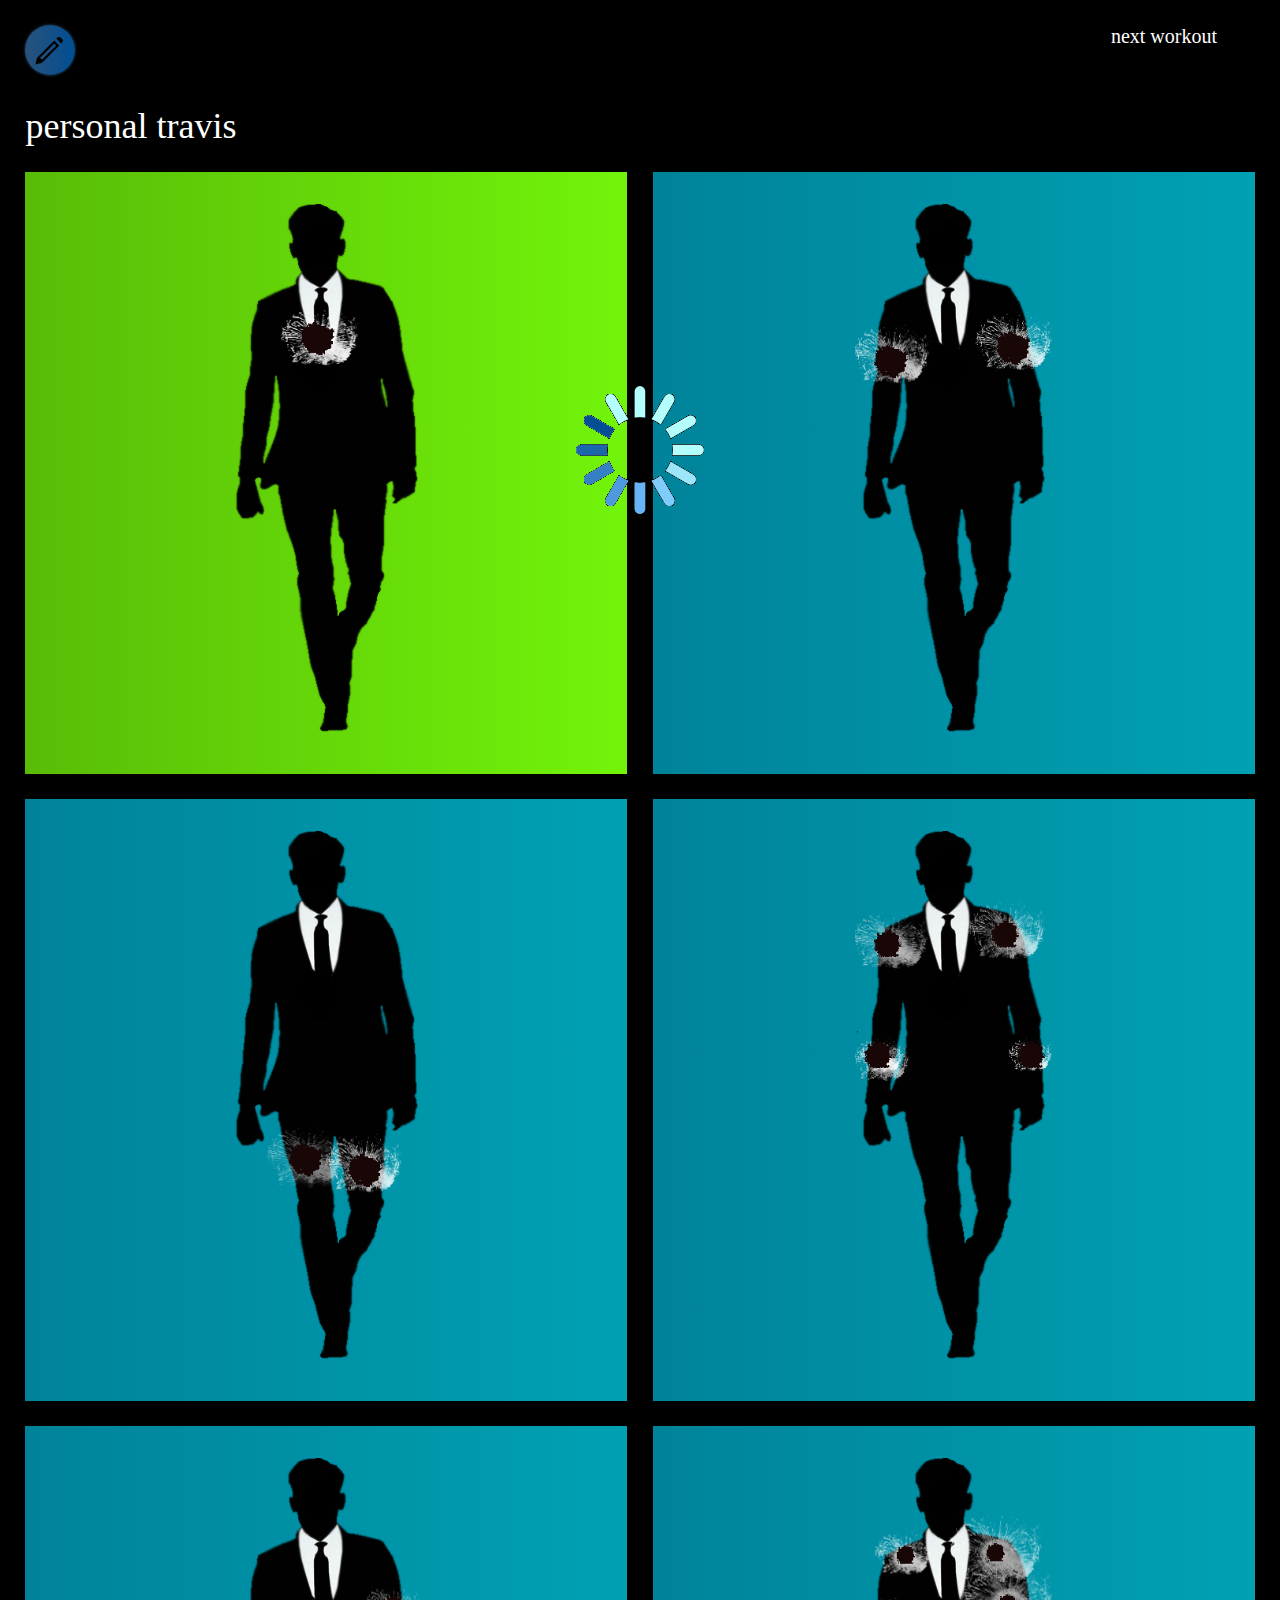
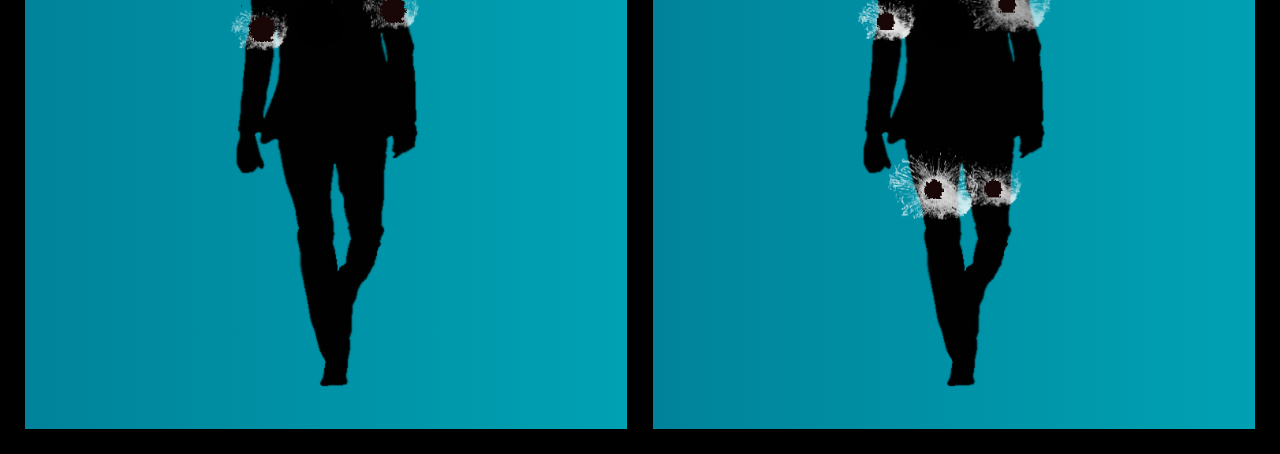
==== index.html @ 531e1e04 "The big thing is automatic/invisible DB migration from WebSQL to IndexedDB." ====
<!doctype html>

<head>

  <title>Personal Travis</title>
  
  <script src="lib/jquery/jquery-1.10.2.min.js" type="text/javascript"></script>
  <script src="lib/ydn-db/ydn.db-isw-core-qry.js" type="text/javascript"></script>
  <script src="lib/metrojs/MetroJs.lt.js" type="text/javascript"></script>
  <script src="lib/html5sql/html5sql.js" type="text/javascript"></script>
  <script src="lib/uniformjs/jquery.uniform.js"></script>
  
  <script src="js/strings.js" type="text/javascript"></script>
  <script src="js/functions.js" type="text/javascript"></script>
  <script src="js/main.js" type="text/javascript"></script>
  
  <link href="lib/metrojs/MetroJs.lt.css" type="text/css" rel="stylesheet" />
  <link rel="stylesheet" href="lib/uniformjs/themes/agent/css/uniform.agent.css" media="screen" />
  <link href="style.css" type="text/css" rel="stylesheet" />
  
  <meta charset="utf-8">
  <meta name="viewport" content="width=device-width, initial-scale=1.0, user-scalable=no" />
  <meta name="apple-mobile-web-app-status-bar-style" content="black" />
  <meta name="apple-mobile-web-app-capable" content="yes" />
  
</head>

<body>
  <div class="tools">
    <!--
      <img class="navi-icon" src="img/navi-icons/stats.png" />
      <img class="navi-icon" src="img/navi-icons/settings.png" />
      <img class="navi-icon" src="img/navi-icons/help.png" />
    -->
    <img class="navi-icon" src="img/navi-icons/edit.png" onclick="printCurrentLevel()" />
    <span class="sub-title"><script>document.write(string.nextWorkout);</script></span>
  </div>
  <p class="app-title"><script>document.write(string.personalTravis);</script></p>
  <div id="first-level-view">
		<!-------------------------------------------->
		<div class="wrap">
			<div class="box" onclick="printWorkout(1)">
				<div class="box-inner">
					<div class="tiles">
						<div class="live-tile" data-mode="flip" data-initdelay="8000" id="tile-1">
							<div class="tile-face"><div class="tile-content"><img src="img/main-menu-trainee-icons/icon-training-1-front.png" /></div></div>
							<div class="tile-face"><div class="tile-content"><img src="img/main-menu-trainee-icons/icon-training-1-back.png" /></div></div>
						</div>
					</div>
				</div>
			</div>
			<div class="box" onclick="printWorkout(2)">
				<div class="box-inner">
					<div class="tiles">
						<div class="live-tile" data-mode="flip" data-initdelay="8500" id="tile-2">
							<div class="tile-face"><div class="tile-content"><img src="img/main-menu-trainee-icons/icon-training-2-front.png" /></div></div>
							<div class="tile-face"><div class="tile-content"><img src="img/main-menu-trainee-icons/icon-training-2-back.png" /></div></div>
						</div>
					</div>
				</div>
			</div>
			<div class="box" onclick="printWorkout(3)">
				<div class="box-inner">
					<div class="tiles">
						<div class="live-tile" data-mode="flip" data-initdelay="9000" id="tile-3">
							<div class="tile-face"><div class="tile-content"><img src="img/main-menu-trainee-icons/icon-training-3-front.png" /></div></div>
							<div class="tile-face"><div class="tile-content"><img src="img/main-menu-trainee-icons/icon-training-3-back.png" /></div></div>
						</div>
					</div>
				</div>
			</div>
			<div class="box" onclick="printWorkout(4)">
				<div class="box-inner">
					<div class="tiles">
						<div class="live-tile" data-mode="flip" data-initdelay="9500" id="tile-4">
							<div class="tile-face"><div class="tile-content"><img src="img/main-menu-trainee-icons/icon-training-4-front.png" /></div></div>
							<div class="tile-face"><div class="tile-content"><img src="img/main-menu-trainee-icons/icon-training-4-back.png" /></div></div>
						</div>
					</div>
				</div>
			</div>
			<div class="box" onclick="printWorkout(5)">
				<div class="box-inner">
					<div class="tiles">
						<div class="live-tile" data-mode="flip" data-initdelay="10000" id="tile-5">
							<div class="tile-face"><div class="tile-content"><img src="img/main-menu-trainee-icons/icon-training-5-front.png" /></div></div>
							<div class="tile-face"><div class="tile-content"><img src="img/main-menu-trainee-icons/icon-training-5-back.png" /></div></div>
						</div>
					</div>
				</div>
			</div>
			<div class="box" onclick="printWorkout(6)">
				<div class="box-inner">
					<div class="tiles">
						<div class="live-tile" data-mode="flip" data-initdelay="10500" id="tile-6">
							<div class="tile-face"><div class="tile-content"><img src="img/main-menu-trainee-icons/icon-training-6-front.png" /></div></div>
							<div class="tile-face"><div class="tile-content"><img src="img/main-menu-trainee-icons/icon-training-6-back.png" /></div></div>
						</div>
					</div>
				</div>
			</div>
		</div>
  </div>
  <div id="second-level-view"></div>
  <img src="img/loading.gif" id="loading" />
</body>
---- lib/metrojs/MetroJs.lt.css ----
﻿/* Sizes */
.live-tile,
.list-tile,
.copy-tile,
.tile-strip .flip-list > li {
  height: 150px;
  margin: 5px;
  outline: 1px solid transparent;
  -webkit-box-sizing: border-box;
  -moz-box-sizing: border-box;
  box-sizing: border-box;
  padding: 0px;
  width: 150px;
}
.live-tile.half-tile,
.list-tile.half-tile,
.copy-tile.half-tile,
.tile-strip .flip-list > li.half-tile {
  height: 70px;
  width: 70px;
}
.live-tile.half-wide,
.list-tile.half-wide,
.copy-tile.half-wide,
.tile-strip .flip-list > li.half-wide {
  width: 70px;
}
.live-tile.two-wide,
.list-tile.two-wide,
.copy-tile.two-wide,
.tile-strip .flip-list > li.two-wide {
  width: 310px;
}
.live-tile.three-wide,
.list-tile.three-wide,
.copy-tile.three-wide,
.tile-strip .flip-list > li.three-wide {
  width: 470px;
}
.live-tile.four-wide,
.list-tile.four-wide,
.copy-tile.four-wide,
.tile-strip .flip-list > li.four-wide {
  width: 630px;
}
.live-tile.five-wide,
.list-tile.five-wide,
.copy-tile.five-wide,
.tile-strip .flip-list > li.five-wide {
  width: 790px;
}
.live-tile.six-wide,
.list-tile.six-wide,
.copy-tile.six-wide,
.tile-strip .flip-list > li.six-wide {
  width: 950px;
}
.live-tile.seven-wide,
.list-tile.seven-wide,
.copy-tile.seven-wide,
.tile-strip .flip-list > li.seven-wide {
  width: 1110px;
}
.live-tile.eight-wide,
.list-tile.eight-wide,
.copy-tile.eight-wide,
.tile-strip .flip-list > li.eight-wide {
  width: 1270px;
}
.live-tile.nine-wide,
.list-tile.nine-wide,
.copy-tile.nine-wide,
.tile-strip .flip-list > li.nine-wide {
  width: 1430px;
}
.live-tile.ten-wide,
.list-tile.ten-wide,
.copy-tile.ten-wide,
.tile-strip .flip-list > li.ten-wide {
  width: 1590px;
}
.live-tile.half-tall,
.list-tile.half-tall,
.copy-tile.half-tall,
.tile-strip .flip-list > li.half-tall {
  height: 70px;
}
.live-tile.two-tall,
.list-tile.two-tall,
.copy-tile.two-tall,
.tile-strip .flip-list > li.two-tall {
  height: 310px;
}
.live-tile.three-tall,
.list-tile.three-tall,
.copy-tile.three-tall,
.tile-strip .flip-list > li.three-tall {
  height: 470px;
}
.live-tile.four-tall,
.list-tile.four-tall,
.copy-tile.four-tall,
.tile-strip .flip-list > li.four-tall {
  height: 630px;
}
.live-tile.five-tall,
.list-tile.five-tall,
.copy-tile.five-tall,
.tile-strip .flip-list > li.five-tall {
  height: 790px;
}
.live-tile.six-tall,
.list-tile.six-tall,
.copy-tile.six-tall,
.tile-strip .flip-list > li.six-tall {
  height: 950px;
}
.live-tile.seven-tall,
.list-tile.seven-tall,
.copy-tile.seven-tall,
.tile-strip .flip-list > li.seven-tall {
  height: 1110px;
}
.live-tile.eight-tall,
.list-tile.eight-tall,
.copy-tile.eight-tall,
.tile-strip .flip-list > li.eight-tall {
  height: 1270px;
}
.live-tile.nine-tall,
.list-tile.nine-tall,
.copy-tile.nine-tall,
.tile-strip .flip-list > li.nine-tall {
  height: 1430px;
}
.live-tile.ten-tall,
.list-tile.ten-tall,
.copy-tile.ten-tall,
.tile-strip .flip-list > li.ten-tall {
  height: 1590px;
}
/* flip-list tile grid sprite styles */
.live-tile > .flip-list,
.list-tile > .flip-list {
  height: 100%;
  width: 100%;
}
.flip-list > li {
  height: 50px;
  margin: 0px;
  padding: 0px;
  width: 50px;
}
.flip-list.fourTiles > li {
  border: none;
  padding: 0;
  margin: 0;
  height: 50%;
  width: 50%;
}
.flip-list.nineTiles > li {
  height: 33%;
  width: 33%;
  border: none;
  padding: 0;
  margin: 0;
}
.flip-list.fourTiles > li > div,
.flip-list.fourTiles > li > div > a,
.flip-list.fourTiles > li > div > img,
.flip-list.nineTiles > li > div,
.flip-list.nineTiles > li > div > a,
.flip-list.nineTiles > li > div > img {
  border: none;
  height: 100%;
  width: 100%;
  padding: 0;
  margin: 0;
}
/* fourTile background positions */
.fourTiles .fourTiles1 img,
.fourTiles img.fourTiles1,
.fourTiles .fourTiles1 a,
.fourTiles .tile-1 img,
.fourTiles .tile-1 a {
  background-position: 0px 0px;
}
.fourTiles .fourTiles2 img,
.fourTiles img.fourTiles2,
.fourTiles .fourTiles2 a,
.fourTiles .tile-2 img,
.fourTiles .tile-2 a {
  background-position: -75px 0px;
}
.fourTiles .fourTiles3 img,
.fourTiles img.fourTiles3,
.fourTiles .fourTiles3 a,
.fourTiles .tile-3 img,
.fourTiles .tile-3 a {
  background-position: 0px -75px;
}
.fourTiles .fourTiles4 img,
.fourTiles img.fourTiles4,
.fourTiles .fourTiles4 a,
.fourTiles .tile-4 img,
.fourTiles .tile-4 a {
  background-position: -75px -75px;
}
/* nineTile background positions */
.nineTiles .nineTiles1 img,
.nineTiles img.nineTiles1,
.nineTiles .nineTiles1 a,
.nineTiles .tile-1 img,
.nineTiles .tile-1 a {
  background-position: 0px 0px;
}
.nineTiles .nineTiles2 img,
.nineTiles img.nineTiles2,
.nineTiles .nineTiles2 a,
.nineTiles .tile-2 img,
.nineTiles .tile-2 a {
  background-position: -50px 0px;
}
.nineTiles .nineTiles3 img,
.nineTiles img.nineTiles3,
.nineTiles .nineTiles3 a,
.nineTiles .tile-3 img,
.nineTiles .tile-3 a {
  background-position: -100px 0px;
}
.nineTiles .nineTiles4 img,
.nineTiles img.nineTiles4,
.nineTiles .nineTiles4 a,
.nineTiles .tile-4 img,
.nineTiles .tile-4 a {
  background-position: 0px -50px;
}
.nineTiles .nineTiles5 img,
.nineTiles img.nineTiles5,
.nineTiles .nineTiles5 a,
.nineTiles .tile-5 img,
.nineTiles .tile-5 a {
  background-position: -50px -50px;
}
.nineTiles .nineTiles6 img,
.nineTiles img.nineTiles6,
.nineTiles .nineTiles6 a,
.nineTiles .tile-6 img,
.nineTiles .tile-6 a {
  background-position: -100px -50px;
}
.nineTiles .nineTiles7 img,
.nineTiles img.nineTiles7,
.nineTiles .nineTiles7 a,
.nineTiles .tile-7 img,
.nineTiles .tile-7 a {
  background-position: 0px -100px;
}
.nineTiles .nineTiles8 img,
.nineTiles img.nineTiles8,
.nineTiles .nineTiles8 a,
.nineTiles .tile-8 img,
.nineTiles .tile-8 a {
  background-position: -50px -100px;
}
.nineTiles .nineTiles9 img,
.nineTiles img.nineTiles9,
.nineTiles .nineTiles9 a,
.nineTiles .tile-9 img,
.nineTiles .tile-9 a {
  background-position: -100px -100px;
}
.tile-group,
.tile-strip {
  display: block;
  overflow: hidden;
  position: relative;
  z-index: 20;
  -webkit-perspective: 800px;
  -moz-perspective: 800px;
  -ms-perspective: 800px;
  perspective: 800px;
}
.tile-group.one-tile,
.tile-strip.one-tile {
  height: 160px;
  width: 160px;
}
.tile-group.half-wide,
.tile-strip.half-wide {
  width: 80px;
}
.tile-group.one-wide,
.tile-strip.one-wide {
  width: 160px;
}
.tile-group.two-wide,
.tile-strip.two-wide {
  width: 320px;
}
.tile-group.three-wide,
.tile-strip.three-wide {
  width: 480px;
}
.tile-group.four-wide,
.tile-strip.four-wide {
  width: 640px;
}
.tile-group.five-wide,
.tile-strip.five-wide {
  width: 800px;
}
.tile-group.six-wide,
.tile-strip.six-wide {
  width: 960px;
}
.tile-group.seven-wide,
.tile-strip.seven-wide {
  width: 1120px;
}
.tile-group.eight-wide,
.tile-strip.eight-wide {
  width: 1280px;
}
.tile-group.nine-wide,
.tile-strip.nine-wide {
  width: 1440px;
}
.tile-group.ten-wide,
.tile-strip.ten-wide {
  width: 1600px;
}
.tile-group.half-tall,
.tile-strip.half-tall {
  height: 80px;
}
.tile-group.one-tall,
.tile-strip.one-tall {
  height: 160px;
}
.tile-group.two-tall,
.tile-strip.two-tall {
  height: 320px;
}
.tile-group.three-tall,
.tile-strip.three-tall {
  height: 480px;
}
.tile-group.four-tall,
.tile-strip.four-tall {
  height: 640px;
}
.tile-group.five-tall,
.tile-strip.five-tall {
  height: 800px;
}
.tile-group.six-tall,
.tile-strip.six-tall {
  height: 960px;
}
.tile-group.seven-tall,
.tile-strip.seven-tall {
  height: 1120px;
}
.tile-group.eight-tall,
.tile-strip.eight-tall {
  height: 1280px;
}
.tile-group.nine-tall,
.tile-strip.nine-tall {
  height: 1440px;
}
.tile-group.ten-tall,
.tile-strip.ten-tall {
  height: 1600px;
}
/* liveTile styles */
.tile-strip,
.live-tile,
.list-tile,
.copy-tile,
.slide {
  float: left;
}
.bounce {
  cursor: pointer;
  outline: 1px solid transparent;
  -webkit-user-select: none;
  -moz-user-select: none;
  -ms-user-select: none;
  user-select: none;
  -webkit-transition: all .2s ease;
  -moz-transition: all .2s ease;
  -o-transition: all .2s ease;
  transition: all .2s ease;
  -webkit-transform: scale(1);
  -ms-transform: scale(1);
  -moz-transform: scale(1);
  -o-transform: scale(1);
  transform: scale(1);
  -webkit-transform-origin: 50% 50%;
  -moz-transform-origin: 50% 50%;
  -ms-transform-origin: 50% 50%;
  -o-transform-origin: 50% 50%;
  transform-origin: 50% 50%;
  -webkit-transform-style: preserve-3d;
  -moz-transform-style: preserve-3d;
  -ms-transform-style: preserve-3d;
  transform-style: preserve-3d;
  -webkit-backface-visibility: hidden;
  -moz-backface-visibility: hidden;
  backface-visibility: hidden;
}
.bounce.bounce-c {
  filter: progid:DXImageTransform.Microsoft.Matrix(M11=0.95, M12=0, M21=0, M22=0.95);
  -webkit-transform: scale(0.95);
  -ms-transform: scale(0.95);
  -moz-transform: scale(0.95);
  -o-transform: scale(0.95);
  transform: scale(0.95);
}
.bounce.bounce-t {
  -webkit-transform: rotateX(20deg);
  -ms-transform: rotateX(20deg);
  -moz-transform: rotateX(20deg);
  -o-transform: rotateX(20deg);
  transform: rotateX(20deg);
  -webkit-transform-origin: 0% 100%;
  -moz-transform-origin: 0% 100%;
  -ms-transform-origin: 0% 100%;
  -o-transform-origin: 0% 100%;
  transform-origin: 0% 100%;
}
.bounce.bounce-b {
  -webkit-transform: rotateX(-20deg);
  -ms-transform: rotateX(-20deg);
  -moz-transform: rotateX(-20deg);
  -o-transform: rotateX(-20deg);
  transform: rotateX(-20deg);
  -webkit-transform-origin: 50% 0%;
  -moz-transform-origin: 50% 0%;
  -ms-transform-origin: 50% 0%;
  -o-transform-origin: 50% 0%;
  transform-origin: 50% 0%;
}
.bounce.bounce-r {
  -webkit-transform: rotateY(20deg);
  -ms-transform: rotateY(20deg);
  -moz-transform: rotateY(20deg);
  -o-transform: rotateY(20deg);
  transform: rotateY(20deg);
  -webkit-transform-origin: 0% 50%;
  -moz-transform-origin: 0% 50%;
  -ms-transform-origin: 0% 50%;
  -o-transform-origin: 0% 50%;
  transform-origin: 0% 50%;
}
.bounce.bounce-l {
  -webkit-transform: rotateY(-20deg);
  -ms-transform: rotateY(-20deg);
  -moz-transform: rotateY(-20deg);
  -o-transform: rotateY(-20deg);
  transform: rotateY(-20deg);
  -webkit-transform-origin: 100% 50%;
  -moz-transform-origin: 100% 50%;
  -ms-transform-origin: 100% 50%;
  -o-transform-origin: 100% 50%;
  transform-origin: 100% 50%;
}
.bounce.bounce-tl {
  -webkit-transform: rotateX(10deg) rotateY(-10deg);
  -ms-transform: rotateX(10deg) rotateY(-10deg);
  -moz-transform: rotateX(10deg) rotateY(-10deg);
  -o-transform: rotateX(10deg) rotateY(-10deg);
  transform: rotateX(10deg) rotateY(-10deg);
}
.bounce.bounce-tr {
  -webkit-transform: rotateX(10deg) rotateY(10deg);
  -ms-transform: rotateX(10deg) rotateY(10deg);
  -moz-transform: rotateX(10deg) rotateY(10deg);
  -o-transform: rotateX(10deg) rotateY(10deg);
  transform: rotateX(10deg) rotateY(10deg);
}
.bounce.bounce-bl {
  -webkit-transform: rotateX(-10deg) rotateY(-10deg);
  -ms-transform: rotateX(-10deg) rotateY(-10deg);
  -moz-transform: rotateX(-10deg) rotateY(-10deg);
  -o-transform: rotateX(-10deg) rotateY(-10deg);
  transform: rotateX(-10deg) rotateY(-10deg);
}
.bounce.bounce-br {
  -webkit-transform: rotateX(-10deg) rotateY(10deg);
  -ms-transform: rotateX(-10deg) rotateY(10deg);
  -moz-transform: rotateX(-10deg) rotateY(10deg);
  -o-transform: rotateX(-10deg) rotateY(10deg);
  transform: rotateX(-10deg) rotateY(10deg);
}
.live-tile,
.list-tile,
.copy-tile {
  color: #fff;
  overflow: hidden;
  position: relative;
  z-index: 20;
}
.live-tile p,
.list-tile p,
.copy-tile p,
.live-tile .face,
.list-tile .face,
.copy-tile .face {
  display: block;
  font-size: 1em;
  line-height: 1.2em;
  margin: 0;
}
.live-tile .face,
.list-tile .face,
.copy-tile .face {
  padding: 0px;
}
.live-tile p,
.list-tile p,
.copy-tile p {
  padding: 10px;
}
.live-tile.half-tile p,
.list-tile.half-tile p,
.copy-tile.half-tile p {
  padding: 5px;
}
.live-tile .face.full,
.list-tile .face.full,
.copy-tile .face.full {
  height: 100%;
  width: 100%;
}
.live-tile img,
.list-tile img,
.copy-tile img {
  border: none;
}
.live-tile .tile-title,
.list-tile .tile-title,
.copy-tile .tile-title {
  position: absolute;
  bottom: 0px;
  font-size: 12px;
  left: 0px;
  padding: 0 0 6px 2%;
  text-decoration: none;
  width: 98%;
  z-index: 30;
}
.live-tile a,
.list-tile a,
.copy-tile a {
  color: #fff;
}
.live-tile a.tile-title:link,
.list-tile a.tile-title:link,
.copy-tile a.tile-title:link,
.live-tile a.tile-title:visited,
.list-tile a.tile-title:visited,
.copy-tile a.tile-title:visited,
.live-tile a.tile-title:hover,
.list-tile a.tile-title:hover,
.copy-tile a.tile-title:hover,
.live-tile a.tile-title,
.list-tile a.tile-title,
.copy-tile a.tile-title {
  text-decoration: none;
}
.live-tile a:link,
.list-tile a:link,
.copy-tile a:link,
.live-tile a:visited,
.list-tile a:visited,
.copy-tile a:visited {
  color: #fff;
  text-decoration: underline;
}
.live-tile a:hover,
.list-tile a:hover,
.copy-tile a:hover {
  color: #fff;
  text-decoration: none;
}
.light .copy-tile {
  color: #000;
}
.light .copy-tile.accent {
  color: #fff;
}
.light .copy-tile.accent a,
.light .copy-tile.accent a:link,
.light .copy-tile.accent a:visited,
.light .copy-tile.accent a:hover {
  color: #fff;
}
.light .copy-tile a,
.light .copy-tile a:link,
.light .copy-tile a:visited,
.light .copy-tile a:hover {
  color: #000;
}
.light .copy-tile .face,
.light .copy-tile .accent {
  color: #fff;
}
.light .copy-tile .face a,
.light .copy-tile .accent a,
.light .copy-tile .face a:link,
.light .copy-tile .accent a:link,
.light .copy-tile .face a:visited,
.light .copy-tile .accent a:visited,
.light .copy-tile .face a:hover,
.light .copy-tile .accent a:hover {
  color: #fff;
}
.copy-tile p {
  padding: 5px 5px 0px 5px;
  font-size: .95em;
}
.noselect > div,
.noselect > .slide,
.noselect > .slide-front,
.noselect > .slide-back,
.noselect > .fade-front,
.noselect > .fade-back,
.noselect > .flip-front,
.noselect > .flip-back {
  -webkit-user-select: none;
  -moz-user-select: none;
  -ms-user-select: none;
  user-select: none;
}
.live-tile > div,
.list-tile > div,
.live-tile > .slide,
.carousel > .slide,
.live-tile > .slide-front,
.live-tile > .slide-back,
.live-tile > .fade-front,
.live-tile > .fade-back,
.live-tile > .flip-front,
.live-tile > .flip-back {
  -webkit-box-sizing: border-box;
  -moz-box-sizing: border-box;
  box-sizing: border-box;
  top: 0px;
  left: 0px;
  margin: 0px;
  height: 100%;
  width: 100%;
  overflow: hidden;
  position: absolute;
  z-index: 20;
}
.list-tile > div {
  position: relative;
  background-color: transparent;
}
img.full,
a.full,
.live-tile .full,
.list-tile .full {
  display: block;
  margin: 0px;
  height: 100%;
  text-decoration: none;
  width: 100%;
}
img.full-w,
a.full-w,
.live-tile .full-w,
.list-tile .full-w {
  display: block;
  margin: 0px;
  text-decoration: none;
  width: 100%;
}
img.full-h,
a.full-h,
.live-tile .full-h,
.list-tile .full-h {
  display: block;
  margin: 0px;
  height: 100%;
}
.live-tile > .back,
.live-tile > .slide-back,
.live-tile > .fade-back,
.live-tile > .flip-back,
.flip-list .flip-back {
  position: absolute;
  z-index: 10;
}
/*  ========== flip-list Styles ==========
	.flip-list
	---li
	------div.flip-front
	------div.flip-back
*/
.flip-list {
  padding: 0px;
  margin: 0px;
}
.list-tile .flip-list {
  height: 100%;
  width: 100%;
}
.flip-list > li > a {
  border: none;
  outline: none;
  text-decoration: none;
  margin: 0px;
  padding: 0px;
  height: 100%;
  width: 100%;
}
.flip-list > li img {
  border: none;
  outline: none;
  height: 100%;
  margin: 0px;
  padding: 0px;
  width: 100%;
}
.flip-list > li {
  float: left;
  list-style-type: none;
  outline: none;
  position: relative;
}
.flip-list > li > div {
  border: none;
  background: white;
  height: 100%;
  left: 0px;
  margin: 0px;
  overflow: hidden;
  position: absolute;
  padding: 0px;
  top: 0px;
  width: 100%;
  z-index: 20;
}
.flip-list > li > div.flip-back {
  height: 0px;
}
/* ------ Hardware Accelerated Tiles --------*/
/* flip */
.live-tile.flip.ha,
.flip-list.ha {
  position: relative;
  overflow: hidden;
}
.live-tile.flip .ha.flip-front,
.flip-list .ha.flip-front,
.live-tile.flip .ha.flip-back,
.flip-list .ha.flip-back {
  position: absolute;
  z-index: 20;
  -webkit-backface-visibility: hidden;
  -moz-backface-visibility: hidden;
  backface-visibility: hidden;
}
.flip-list > li > .ha.flip-back,
.flip-list > li > .ha.flip-back img {
  /* override the values set for margin and ensure the back tile is visible  */

  margin: 0px !important;
  height: 100%;
}
---- lib/uniformjs/themes/agent/css/uniform.agent.css ----
/*

Uniform Theme: Agent
Version: 1.0
By: Collin Allen
License: MIT
---
For use with the Uniform plugin:
http://pixelmatrixdesign.com/uniform/

*/
/* General settings */
div.selector, div.selector span, div.checker span, div.radio span, div.uploader, div.uploader span.action, div.button, div.button span {
  background-image: url("../images/sprite-agent.png");
  background-repeat: no-repeat;
  -webkit-font-smoothing: antialiased; }
div.selector, div.checker, div.button, div.radio, div.uploader {
  display: -moz-inline-box;
  display: inline-block;
  *display: inline;
  zoom: 1;
  vertical-align: middle;
  /* Keeping this as :focus to remove browser styles */ }
  div.selector:focus, div.checker:focus, div.button:focus, div.radio:focus, div.uploader:focus {
    outline: 0; }
div.selector, div.selector *, div.radio, div.radio *, div.checker, div.checker *, div.uploader, div.uploader *, div.button, div.button * {
  margin: 0;
  padding: 0; }

.highContrastDetect {
  background: url("../images/bg-input-agent.png") repeat-x 0 0;
  width: 0px;
  height: 0px; }

/* Input & Textarea */
input.uniform-input,
select.uniform-multiselect,
textarea.uniform {
  padding: 4px;
  background: url("../images/bg-input-agent.png") repeat-x 0 0;
  outline: 0; }
  input.uniform-input.active,
  select.uniform-multiselect.active,
  textarea.uniform.active {
    background: url("../images/bg-input-agent-focus.png") repeat-x 0 0; }

/* Remove default webkit and possible mozilla .search styles.
 * Keeping this as :active to remove browser styles */
div.checker input,
input[type="search"],
input[type="search"]:active {
  -moz-appearance: none;
  -webkit-appearance: none; }

/* Select */
div.selector {
  background-position: 0 -160px;
  line-height: 32px;
  height: 32px;
  padding: 0 0 0 12px;
  position: relative;
  overflow: hidden; }
  div.selector span {
    text-overflow: ellipsis;
    display: block;
    overflow: hidden;
    white-space: nowrap;
    background-position: right 0;
    height: 32px;
    line-height: 32px;
    padding-right: 25px;
    cursor: pointer;
    width: 100%;
    display: block; }
  div.selector.fixedWidth {
    width: 190px; }
    div.selector.fixedWidth span {
      width: 153px; }
  div.selector select {
    opacity: 0;
    filter: alpha(opacity=0);
    -moz-opacity: 0;
    border: none;
    background: none;
    position: absolute;
    height: 25px;
    top: 4px;
    left: 0px;
    width: 100%; }
  div.selector.active {
    background-position: 0 -192px; }
    div.selector.active span {
      background-position: right -32px; }
  div.selector.hover, div.selector.focus {
    background-position: 0 -224px; }
    div.selector.hover span, div.selector.focus span {
      background-position: right -64px; }
    div.selector.hover.active, div.selector.focus.active {
      background-position: 0 -256px; }
      div.selector.hover.active span, div.selector.focus.active span {
        background-position: right -96px; }
  div.selector.disabled, div.selector.disabled.active {
    background-position: 0 -288px; }
    div.selector.disabled span, div.selector.disabled.active span {
      background-position: right -128px; }

/* Checkbox */
div.checker {
  position: relative;
  margin-left: -8px;
  margin-top: -12px; }
  div.checker, div.checker span, div.checker input {
    width: 23px;
    height: 23px; }
  div.checker span {
    display: -moz-inline-box;
    display: inline-block;
    *display: inline;
    zoom: 1.5;
    text-align: center;
    background-position: 0 -320px; }
    div.checker span.checked {
      background-position: -92px -320px; }
  div.checker input {
    opacity: 0;
    filter: alpha(opacity=0);
    -moz-opacity: 0;
    border: none;
    background: none;
    display: -moz-inline-box;
    display: inline-block;
    *display: inline;
    zoom: 1; }
  div.checker.active span {
    background-position: -23px -320px; }
    div.checker.active span.checked {
      background-position: -115px -320px; }
  div.checker.hover span, div.checker.focus span {
    background-position: -46px -320px; }
    div.checker.hover span.checked, div.checker.focus span.checked {
      background-position: -138px -320px; }
  div.checker.hover.active span, div.checker.focus.active span {
    background-position: -69px -320px; }
    div.checker.hover.active span.checked, div.checker.focus.active span.checked {
      background-position: -161px -320px; }
  div.checker.disabled, div.checker.disabled.active {
    background-position: -184px -320px; }
    div.checker.disabled span.checked, div.checker.disabled.active span.checked {
      background-position: -207px -320px; }

/* Radio */
div.radio {
  position: relative; }
  div.radio, div.radio span, div.radio input {
    width: 23px;
    height: 23px; }
  div.radio span {
    display: -moz-inline-box;
    display: inline-block;
    *display: inline;
    zoom: 1;
    text-align: center;
    background-position: 0 -343px; }
    div.radio span.checked {
      background-position: -92px -343px; }
  div.radio input {
    opacity: 0;
    filter: alpha(opacity=0);
    -moz-opacity: 0;
    border: none;
    background: none;
    display: -moz-inline-box;
    display: inline-block;
    *display: inline;
    zoom: 1;
    text-align: center; }
  div.radio.active span {
    background-position: -23px -18px -343px; }
    div.radio.active span.checked {
      background-position: -115px -343px; }
  div.radio.hover span, div.radio.focus span {
    background-position: -46px -36px -343px; }
    div.radio.hover span.checked, div.radio.focus span.checked {
      background-position: -138px -343px; }
  div.radio.hover.active span, div.radio.focus.active span {
    background-position: -69px -343px; }
    div.radio.hover.active span.checked, div.radio.focus.active span.checked {
      background-position: -161px -343px; }
  div.radio.disabled span, div.radio.disabled.active span {
    background-position: -184px -343px; }
    div.radio.disabled span.checked, div.radio.disabled.active span.checked {
      background-position: -207px -343px; }

/* Uploader */
div.uploader {
  background-position: 0 -366px;
  height: 32px;
  width: 190px;
  cursor: pointer;
  position: relative;
  overflow: hidden; }
  div.uploader span.action {
    background-position: right -494px;
    height: 32px;
    line-height: 32px;
    width: 90px;
    text-align: center;
    float: left;
    display: inline;
    overflow: hidden;
    cursor: pointer; }
  div.uploader span.filename {
    text-overflow: ellipsis;
    display: block;
    overflow: hidden;
    white-space: nowrap;
    float: left;
    cursor: default;
    height: 32px;
    margin: 0px 0 0px 4px;
    line-height: 32px;
    width: 76px;
    padding: 0 10px; }
  div.uploader input {
    opacity: 0;
    filter: alpha(opacity=0);
    -moz-opacity: 0;
    border: none;
    background: none;
    position: absolute;
    top: 0;
    right: 0;
    float: right;
    cursor: default;
    width: 100%;
    height: 100%; }
  div.uploader.active span.action {
    background-position: right -558px; }
  div.uploader.hover, div.uploader.focus {
    background-position: 0 -430px; }
    div.uploader.hover span.action, div.uploader.focus span.action {
      background-position: right -526px; }
    div.uploader.hover.active span.action, div.uploader.focus.active span.action {
      background-position: right -590px; }
  div.uploader.disabled, div.uploader.disabled.active {
    background-position: 0 -398px; }
    div.uploader.disabled span.action, div.uploader.disabled.active span.action {
      background-position: right -462px; }

/* Buttons */
div.button {
  background-position: 0 -750px;
  height: 32px;
  cursor: pointer;
  position: relative;
  /* Keep buttons barely visible so they can get focus */ }
  div.button a, div.button button, div.button input {
    opacity: 0.01;
    filter: alpha(opacity=1);
    -moz-opacity: 0.01;
    display: block;
    top: 0;
    left: 0;
    right: 0;
    bottom: 0;
    position: absolute; }
  div.button span {
    display: -moz-inline-box;
    display: inline-block;
    *display: inline;
    zoom: 1;
    line-height: 24px;
    text-align: center;
    background-position: right -622px;
    height: 24px;
    margin-left: 13px;
    padding: 9px 15px 0 2px; }
  div.button.active {
    background-position: 0 -782px; }
    div.button.active span {
      background-position: right -654px;
      cursor: default; }
  div.button.hover, div.button.focus {
    background-position: 0 -814px; }
    div.button.hover span, div.button.focus span {
      background-position: right -686px; }
  div.button.disabled, div.button.disabled.active {
    background-position: 0 -846px; }
    div.button.disabled span, div.button.disabled.active span {
      background-position: right -718px;
      cursor: default; }

input.uniform-input,
select.uniform-multiselect,
textarea.uniform {
  font-size: 14px;
  font-family: "Helvetica Neue", Arial, Helvetica, sans-serif;
  font-weight: normal;
  color: #ffffff;
  background-color: #434343;
  border-top: solid 1px #1a1a1a;
  border-left: solid 1px #1a1a1a;
  border-bottom: solid 1px #1c1c1c;
  border-right: solid 1px #1c1c1c;
  -webkit-border-radius: 3px;
  -moz-border-radius: 3px;
  border-radius: 3px; }
  input.uniform-input.hover, input.uniform-input.focus,
  select.uniform-multiselect.hover,
  select.uniform-multiselect.focus,
  textarea.uniform.hover,
  textarea.uniform.focus {
    -webkit-box-shadow: 0px 0px 4px rgba(0, 0, 0, 0.3);
    -moz-box-shadow: 0px 0px 4px rgba(0, 0, 0, 0.3);
    box-shadow: 0px 0px 4px rgba(0, 0, 0, 0.3);
    border-color: #999;
    background-color: #575757; }

div.button span {
  color: #ffffff;
  font-weight: bold;
  font-family: "Helvetica Neue", Arial, Helvetica, sans-serif;
  font-size: 13px;
  letter-spacing: 1px;
  text-transform: uppercase; }
div.button.disabled span, div.button.disabled.active span {
  color: #bbb; }

/* Select */
div.selector {
  font-weight: bold;
  color: #464545;
  font-size: 14px; }
  div.selector span {
    padding: 0 25px 0 0;
    color: #fff;
    font-weight: normal;
    text-shadow: 0 1px 0 white; }
  div.selector select {
    font-family: "Helvetica Neue", Arial, Helvetica, sans-serif;
    font-size: 1em;
    border: solid 1px white; }
  div.selector.disabled span, div.selector.disabled.active span {
    color: #bbb; }

/* Checker */
div.checker {
  margin-right: 10px; }

/* Radio */
div.radio {
  margin-right: 10px; }

/* Uploader */
div.uploader {
  margin-bottom: 20px;
  cursor: pointer; }
  div.uploader span.action {
    text-align: center;
    text-shadow: #1a1a1a 0px 1px 0px;
    background-color: #fff;
    font-weight: bold;
    color: #ffffff; }
  div.uploader span.filename {
    color: #777;
    font-size: 11px; }
  div.uploader.disabled span.action, div.uploader.disabled.active span.action {
    color: #aaa; }
  div.uploader.disabled span.filename, div.uploader.disabled.active span.filename {
    border-color: #ddd;
    color: #aaa; }
---- style.css ----
/* FONT IMPORT */

@font-face 
{
  font-family: "quicksand-regular";
  src: url('fonts/quicksand-regular.eot');
  src: url('fonts/quicksand-regular.eot?#iefix') format('embedded-opentype'),
       url('fonts/quicksand-regular.woff') format('woff'),
       url('fonts/quicksand-regular.ttf')  format('truetype'),
       url('fonts/quicksand-regular.otf')  format('opentype');
}

@font-face 
{
  font-family: "quicksand-bold";
  src: url('fonts/quicksand-bold.eot');
  src: url('fonts/quicksand-bold.eot?#iefix') format('embedded-opentype'),
       url('fonts/quicksand-bold.woff') format('woff'),
       url('fonts/quicksand-bold.ttf')  format('truetype'),
       url('fonts/quicksand-bold.otf')  format('opentype');
}

@font-face 
{
  font-family: "quicksand-light";
  src: url('fonts/quicksand-light.eot');
  src: url('fonts/quicksand-light.eot?#iefix') format('embedded-opentype'),
       url('fonts/quicksand-light.woff') format('woff'),
       url('fonts/quicksand-light.ttf')  format('truetype'),
       url('fonts/quicksand-light.otf')  format('opentype');
}

body
{
  font-family: "quicksand";
  background: black;
  color: white;
  margin: 0px;
  padding: 0px;
}

body *
{
  -webkit-tap-highlight-color: rgba(255, 255, 255, 0);
}

.tools
{
  margin: 1%;
}

.currentLevelInstructions
{
  line-height: 25px;
  margin: 2%;
  font-size: 13px;
}

.currentLevelInstructions img
{
  margin: 0px; 
  display: inline-block; 
  width: 1.2em; 
  position: relative; 
  top: 3px
}

/* MAIN VIEW */

.tiles
{
  height: 100%;
  width: 100%;
}

.live-tile
{
  width: 100%;
  height: 100%;
  margin: 0px;
}

.wrap 
{
   overflow: hidden;
   margin: 1%;
}

.box 
{
   float: left;
   position: relative;
   width: 20%;
   padding-bottom: 20%;
      width: 50%;
      padding-bottom: 50%;
}

.box-inner 
{
   position: absolute;
   left: 2%;
   right: 2%;
   top: 2%;
   bottom: 2%;
   overflow: hidden;
}

.box-inner img 
{
   width: 100%;
}

.box-inner .title-box 
{
   position: absolute;
   bottom: 0;
   left: 0;
   right: 0;
   margin-bottom: -50px;
   background: #000;
   background: rgba(0, 0, 0, 0.5);
   color: #FFF;
   padding: 10px;
   text-align: center;
   -webkit-transition: all 0.3s ease-out;
   -moz-transition: all 0.3s ease-out;
   -o-transition: all 0.3s ease-out;
   transition: all 0.3s ease-out;
}

body.no-touch .box-inner:hover .title-box, body.touch .box-inner.touch-focus .title-box 
{
   margin-bottom: 0;
}

#loading
{
  position: absolute; 
  width: 10%;
  top: 50%; 
  left: 50%; 
  margin-top: -5%;
  margin-left: -5%;
  z-index: 300;
}

.navi-icon {
	box-shadow: 0px 0px 3px #29527b;
	border-radius: 50%; 
	width: 50px; 
	margin: 1%;
  background:#38582;
  background-image: -o-linear-gradient(left , #29527b 0%, #014e93 100%);
  background-image: -moz-linear-gradient(left , #29527b 0%, #014e93 100%);
  background-image: -webkit-linear-gradient(left , #29527b 0%, #014e93 100%);
  background-image: -ms-linear-gradient(left , #29527b 0%, #014e93 100%);
  background-image: linear-gradient(left , #29527b 0%, #014e93 100%);
  background-image: -webkit-gradient
  (
    linear,
    left top,
    right top,
    color-stop(0, #29527b),
    color-stop(1, #014e93)
  );  
}

/* LIVE TILES */

.tile-face
{
  background-color: #009fb2;
  background-image: -o-linear-gradient(left , #00839a 0%, #00a1b3 100%);
  background-image: -moz-linear-gradient(left , #00839a 0%, #00a1b3 100%);
  background-image: -webkit-linear-gradient(left , #00839a 0%, #00a1b3 100%);
  background-image: -ms-linear-gradient(left , #00839a 0%, #00a1b3 100%);
  background-image: linear-gradient(left , #00839a 0%, #00a1b3 100%);
  background-image: -webkit-gradient
  (
    linear,
		left top,
		right top,
		color-stop(0, #00839a),
		color-stop(1, #00a1b3)
	);
}

.suggested
{
  background: #8BBA30;
  background-image: -o-linear-gradient(left , #58bc07 0%, #72f40a 100%);
  background-image: -moz-linear-gradient(left , #58bc07 0%, #72f40a 100%);
  background-image: -webkit-linear-gradient(left , #58bc07 0%, #72f40a 100%);
  background-image: -ms-linear-gradient(left , #58bc07 0%, #72f40a 100%);
  background-image: linear-gradient(left , #58bc07 0%, #72f40a 100%);
  background-image: -webkit-gradient
  (
	  linear,
		left top,
		right top,
		color-stop(0, #58bc07),
		color-stop(1, #72f40a)
  );
}

.tile-content
{
  margin: 4%;
  text-align: center;
}

.tile-content img
{
  display: block;
  width: 37%;
  margin-left: auto;
  margin-right: auto;
}

/* TEXT AND FONTS */

.app-title
{
  text-transform: lowercase;
  font-size: 36px;
  margin-left: 2%;
  margin-top: 10px;
  margin-bottom: 7px;
  white-space: nowrap;
}

.sub-title
{
  text-transform: lowercase;
  text-align: right;
  margin: 1% 4% 0% 0%;
  top: 0px;
  font-size: 20px;
  float: right;
}

/* SECOND LEVEL VIEW */

#second-level-view
{
	z-index:1000; 
	position:fixed; 
	top:0; 
	bottom:0; 
	left:0; 
	width:100%; 
	background:#000;
	display: none;
	overflow: scroll;
}

.goal-adjuster
{
  width: 50px;
  border-radius: 50%;
  margin-left: 2%;
}
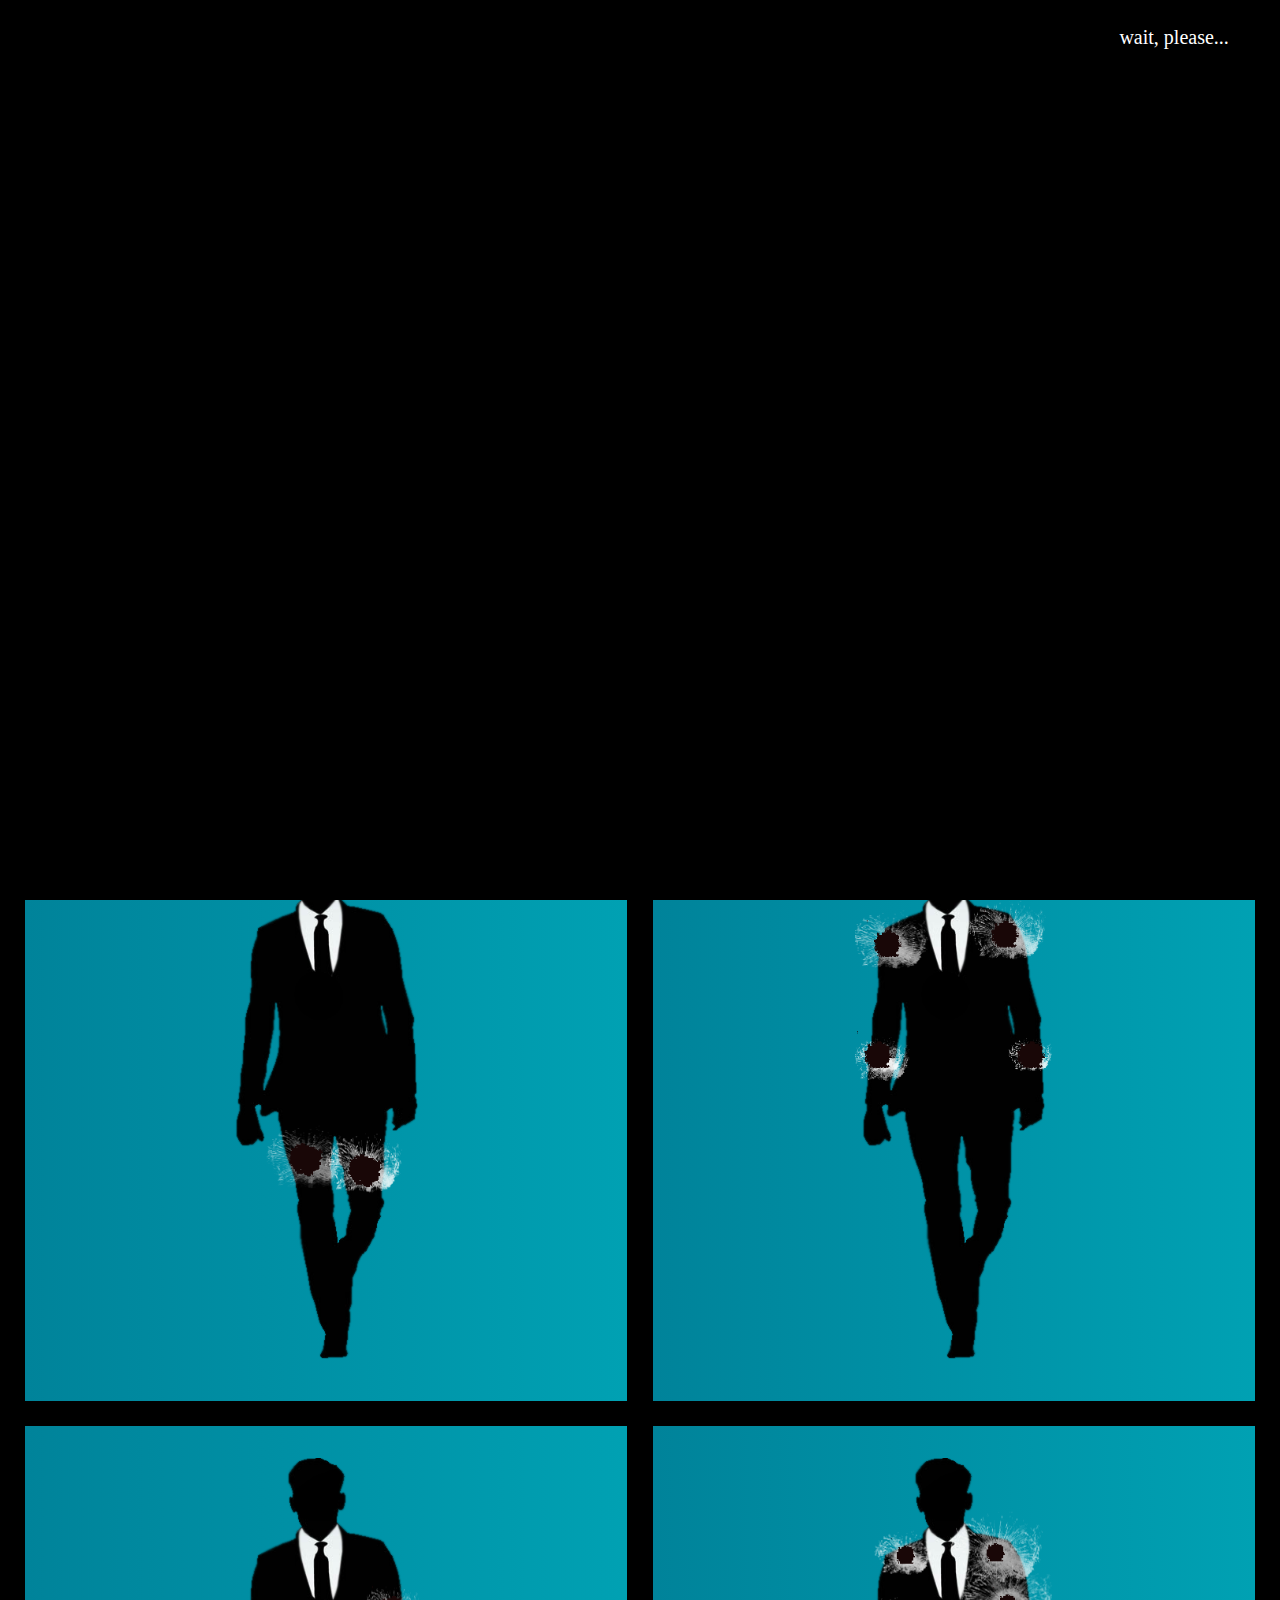
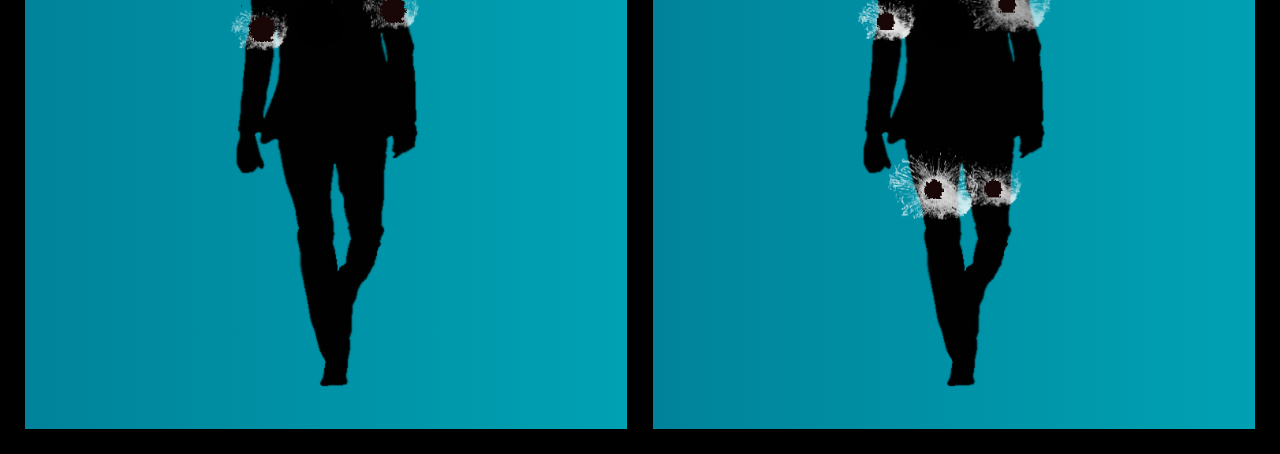
==== commit e6f09809: "Let's see if this makes ga work" ====
--- a/index.html
+++ b/index.html
@@ -103,4 +103,14 @@
   </div>
   <div id="second-level-view"></div>
   <img src="img/loading.gif" id="loading" />
+  <script>
+    /* Google Analytics PhoneGap plugin creates the object window.plugins.gaPlugin */
+    var gaPlugin;
+    function onDeviceReady() 
+    {
+      /* More info about usage of gaPlugin at github.com/phonegap-build/GAPlugin */
+      gaPlugin = window.plugins.gaPlugin;
+      gaPlugin.init(successHandler, errorHandler, "UA-51549024-1", 10);
+    }
+  </script>
 </body>
